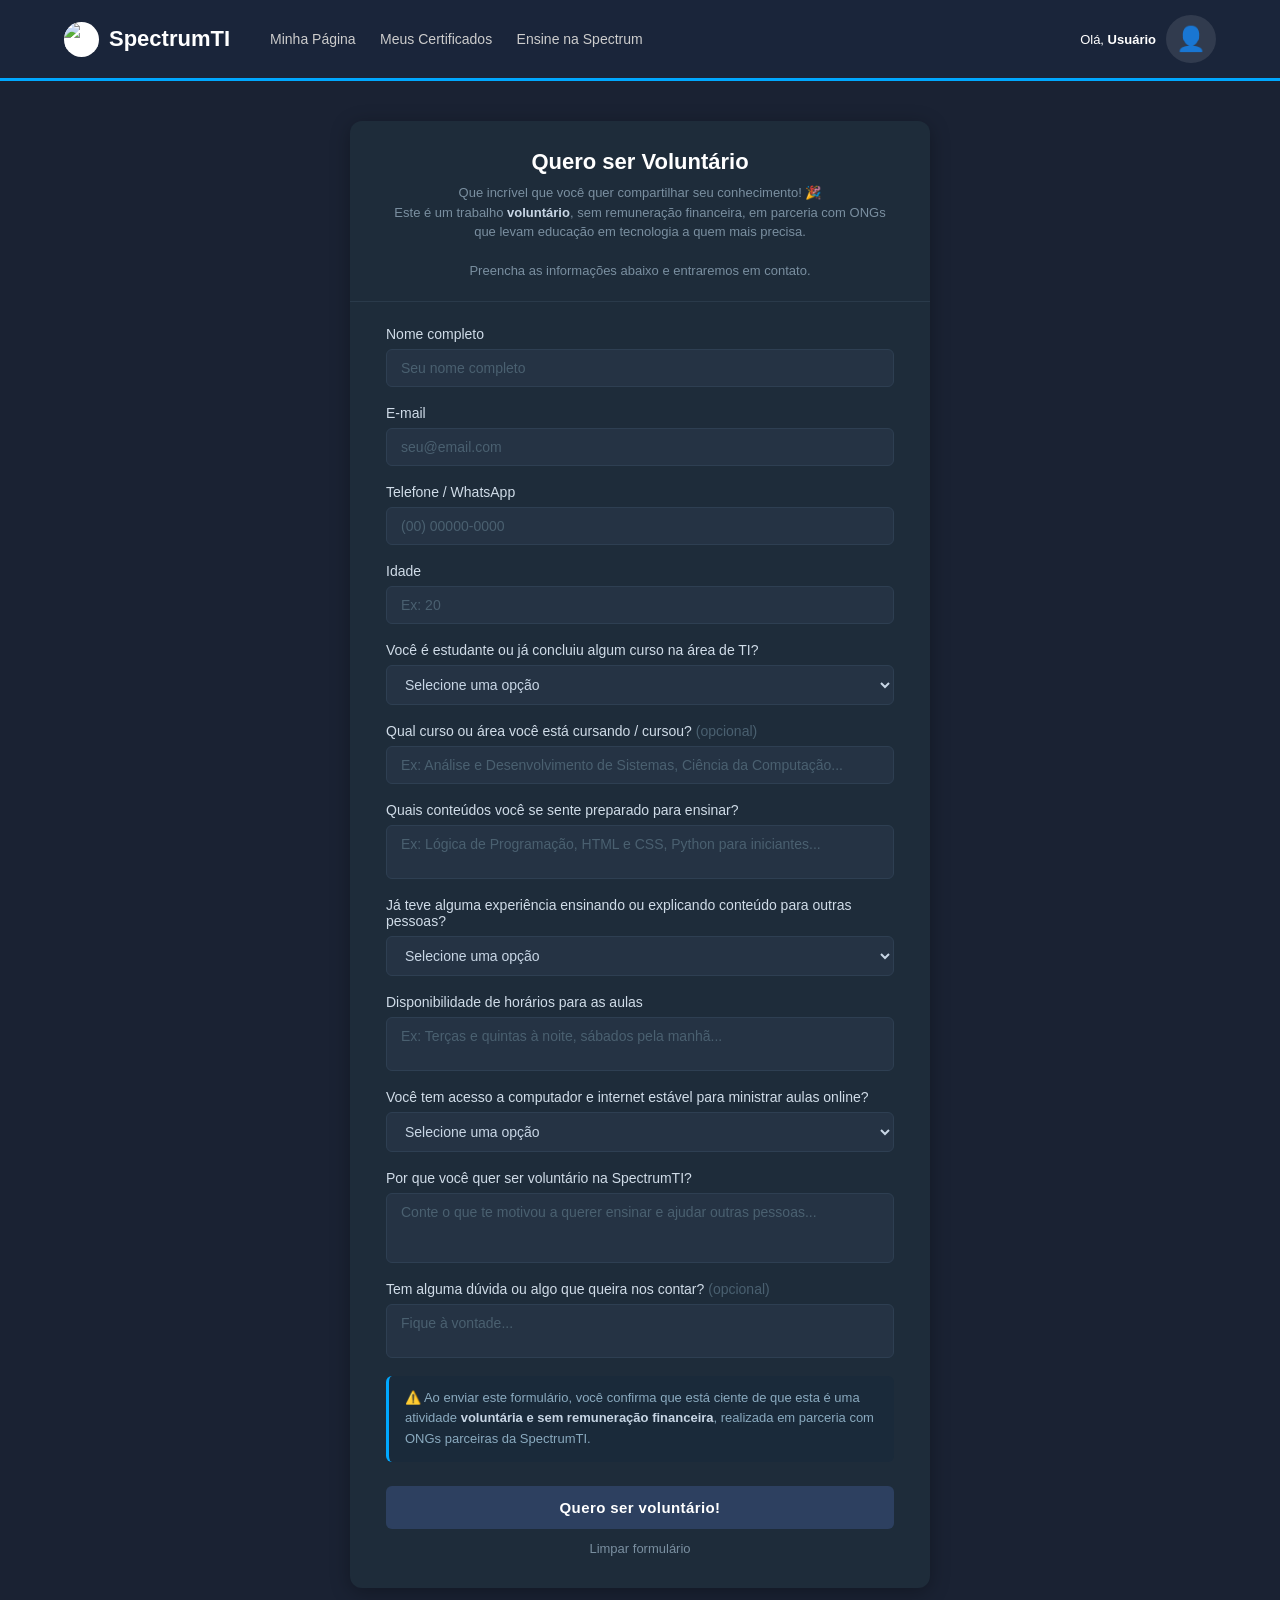
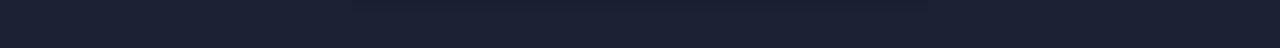
==== html/formularioProfessores.html @ fb049791 "cachorro" ====
<!DOCTYPE html>
<html lang="pt-BR">
<head>
    <meta charset="UTF-8">
    <meta name="viewport" content="width=device-width, initial-scale=1.0">
    <title>Quero ser Voluntário - SpectrumTI</title>
    <link rel="stylesheet" href="../css/formularioProfessores.css">
</head>
<body>

    <!-- HEADER DO SITE -->
    <header class="header">
        <div class="header-left">
            <div class="logo-container">
                <img src="../Imagens/logo.png" alt="Logo SpectrumTI" class="logo">
                <span class="school-name">SpectrumTI</span>
            </div>
            <nav class="nav-menu">
                <a href="trilha_cursos.html">Minha Página</a>
                <a href="#">Meus Certificados</a>
                <a href="#">Ensine na Spectrum</a>
            </nav>
        </div>
        <div class="user-profile">
            <div class="user-info">
                <span>Olá,</span>
                <strong id="user-name">Usuário</strong>
            </div>
            <div id="user-icon" class="user-icon">👤</div>
            <div id="user-dropdown" class="user-dropdown">
                <a href="perfil.html">Perfil</a>
                <a href="../backend/logout.php">Sair</a>
            </div>
        </div>
    </header>

    <!-- FORMULÁRIO -->
    <main class="form-container">
        <div class="form-wrapper">

            <div class="form-header">
                <h1>Quero ser Voluntário</h1>
                <p>
                    Que incrível que você quer compartilhar seu conhecimento! 🎉<br>
                    Este é um trabalho <strong>voluntário</strong>, sem remuneração financeira, em parceria com ONGs que levam educação em tecnologia a quem mais precisa.<br><br>
                    Preencha as informações abaixo e entraremos em contato.
                </p>
            </div>

            <form id="main-form">

                <div class="field-group">
                    <label>Nome completo</label>
                    <input type="text" placeholder="Seu nome completo">
                </div>

                <div class="field-group">
                    <label>E-mail</label>
                    <input type="email" placeholder="seu@email.com">
                </div>

                <div class="field-group">
                    <label>Telefone / WhatsApp</label>
                    <input type="tel" placeholder="(00) 00000-0000">
                </div>

                <div class="field-group">
                    <label>Idade</label>
                    <input type="number" placeholder="Ex: 20" min="16" max="99">
                </div>

                <div class="field-group">
                    <label>Você é estudante ou já concluiu algum curso na área de TI?</label>
                    <select>
                        <option value="" disabled selected>Selecione uma opção</option>
                        <option value="estudante">Sou estudante de TI</option>
                        <option value="concluido">Já concluí um curso na área</option>
                        <option value="autodidata">Aprendi de forma autodidata</option>
                        <option value="outro">Outro</option>
                    </select>
                </div>

                <div class="field-group">
                    <label>Qual curso ou área você está cursando / cursou? <span style="color:#4a6070">(opcional)</span></label>
                    <input type="text" placeholder="Ex: Análise e Desenvolvimento de Sistemas, Ciência da Computação...">
                </div>

                <div class="field-group">
                    <label>Quais conteúdos você se sente preparado para ensinar?</label>
                    <textarea placeholder="Ex: Lógica de Programação, HTML e CSS, Python para iniciantes..." rows="2"></textarea>
                </div>

                <div class="field-group">
                    <label>Já teve alguma experiência ensinando ou explicando conteúdo para outras pessoas?</label>
                    <select>
                        <option value="" disabled selected>Selecione uma opção</option>
                        <option value="sim_formal">Sim, de forma formal (monitoria, curso, etc.)</option>
                        <option value="sim_informal">Sim, de forma informal (amigos, colegas, etc.)</option>
                        <option value="nao">Não, mas tenho vontade de começar</option>
                    </select>
                </div>

                <div class="field-group">
                    <label>Disponibilidade de horários para as aulas</label>
                    <textarea placeholder="Ex: Terças e quintas à noite, sábados pela manhã..." rows="2"></textarea>
                </div>

                <div class="field-group">
                    <label>Você tem acesso a computador e internet estável para ministrar aulas online?</label>
                    <select>
                        <option value="" disabled selected>Selecione uma opção</option>
                        <option value="sim">Sim, tenho os dois</option>
                        <option value="parcial">Tenho, mas com limitações</option>
                        <option value="nao">Não tenho no momento</option>
                    </select>
                </div>

                <div class="field-group">
                    <label>Por que você quer ser voluntário na SpectrumTI?</label>
                    <textarea placeholder="Conte o que te motivou a querer ensinar e ajudar outras pessoas..." rows="3"></textarea>
                </div>

                <div class="field-group">
                    <label>Tem alguma dúvida ou algo que queira nos contar? <span style="color:#4a6070">(opcional)</span></label>
                    <textarea placeholder="Fique à vontade..." rows="2"></textarea>
                </div>

                <div class="aviso-voluntario">
                    ⚠️ Ao enviar este formulário, você confirma que está ciente de que esta é uma atividade <strong>voluntária e sem remuneração financeira</strong>, realizada em parceria com ONGs parceiras da SpectrumTI.
                </div>

                <div class="button-group">
                    <button type="submit" class="btn-submit">Quero ser voluntário!</button>
                    <button type="reset" class="btn-clear">Limpar formulário</button>
                </div>

            </form>
        </div>
    </main>

    <script src="script.js"></script>

</body>
</html>
---- css/formularioProfessores.css ----
/* ================= RESET ================= */
* {
    margin: 0;
    padding: 0;
    box-sizing: border-box;
    font-family: 'Roboto', sans-serif;
}

/* ================= BODY ================= */
body {
    min-height: 100vh;
    background-color: #1a2233;
    color: white;
    display: flex;
    flex-direction: column;
    align-items: center;
}

/* ================= HEADER DO SITE ================= */
.header {
    width: 100%;
    background-color: #1a253a;
    padding: 15px 5%;
    display: flex;
    justify-content: space-between;
    align-items: center;
    border-bottom: 3px solid #00a8ff;
}

.header-left {
    display: flex;
    align-items: center;
    gap: 40px;
}

.logo-container {
    display: flex;
    align-items: center;
    gap: 10px;
}

.logo {
    width: 35px;
    height: 35px;
    background: white;
    border-radius: 50%;
}

.school-name {
    font-size: 22px;
    font-weight: bold;
    color: white;
}

.nav-menu a {
    color: #ccc;
    text-decoration: none;
    margin-right: 20px;
    font-size: 14px;
    transition: color 0.3s;
}

.nav-menu a:hover {
    color: white;
}

.user-profile {
    display: flex;
    align-items: center;
    gap: 10px;
    position: relative;
}

.user-info {
    text-align: right;
    font-size: 13px;
}

.user-icon {
    font-size: 24px;
    background: rgba(255,255,255,0.1);
    padding: 10px;
    border-radius: 50%;
    cursor: pointer;
}

.user-dropdown {
    position: absolute;
    top: 100%;
    right: 0;
    background: #1e2d3d;
    border: 1px solid #2e3d50;
    border-radius: 4px;
    box-shadow: 0 2px 8px rgba(0,0,0,0.4);
    min-width: 120px;
    display: none;
    z-index: 1000;
}

.user-dropdown a {
    display: block;
    padding: 10px;
    text-decoration: none;
    color: #ccc;
    border-bottom: 1px solid #2e3d50;
    font-size: 13px;
}

.user-dropdown a:hover {
    background: #263545;
    color: white;
}

/* ================= FORM CONTAINER ================= */
.form-container {
    width: 100%;
    max-width: 620px;
    padding: 40px 20px 60px;
    display: flex;
    flex-direction: column;
    gap: 0;
}

/* ================= CARD DO FORMULÁRIO ================= */
.form-wrapper {
    background-color: #1e2c3a;
    border-radius: 12px;
    overflow: hidden;
    box-shadow: 0 4px 20px rgba(0,0,0,0.3);
}

/* Cabeçalho do formulário */
.form-header {
    padding: 28px 36px 20px;
    text-align: center;
    border-bottom: 1px solid #2a3a4a;
}

.form-header h1 {
    font-size: 22px;
    font-weight: 700;
    color: white;
    margin-bottom: 8px;
}

.form-header p {
    font-size: 13px;
    color: #7a8fa0;
    line-height: 1.5;
}

/* Body do formulário */
form {
    padding: 24px 36px 32px;
    display: flex;
    flex-direction: column;
    gap: 18px;
}

/* ================= GRUPOS DE CAMPO ================= */
.field-group {
    display: flex;
    flex-direction: column;
    gap: 7px;
}

.field-group label {
    font-size: 14px;
    font-weight: 500;
    color: #d0dce8;
}

.field-group input,
.field-group textarea,
.field-group select {
    background-color: #253344;
    border: 1px solid #2e3f52;
    border-radius: 6px;
    padding: 10px 14px;
    font-size: 14px;
    color: #c8d6e5;
    outline: none;
    width: 100%;
    font-family: 'Roboto', sans-serif;
    transition: border-color 0.2s, background-color 0.2s;
    resize: none;
}

.field-group input::placeholder,
.field-group textarea::placeholder {
    color: #4a6070;
}

.field-group input:focus,
.field-group textarea:focus,
.field-group select:focus {
    border-color: #00a8ff;
    background-color: #2a3d52;
}

/* Input de data */
.field-group input[type="date"] {
    color-scheme: dark;
}

/* ================= BOTÕES ================= */
.button-group {
    display: flex;
    flex-direction: column;
    align-items: center;
    gap: 12px;
    margin-top: 6px;
}

.btn-submit {
    width: 100%;
    background-color: #2d4060;
    color: white;
    border: none;
    padding: 13px;
    border-radius: 6px;
    font-size: 15px;
    font-weight: 600;
    cursor: pointer;
    letter-spacing: 0.4px;
    transition: background-color 0.2s;
}

.btn-submit:hover {
    background-color: #3a5278;
}

.btn-clear {
    background: transparent;
    color: #7a8fa0;
    border: none;
    cursor: pointer;
    font-size: 13px;
    transition: color 0.2s;
}

.btn-clear:hover {
    color: white;
}

/* ================= AVISO VOLUNTÁRIO ================= */
.aviso-voluntario {
    background-color: #1a2a3a;
    border-left: 3px solid #00a8ff;
    border-radius: 6px;
    padding: 12px 16px;
    font-size: 13px;
    color: #8aaabf;
    line-height: 1.6;
}

.aviso-voluntario strong {
    color: #c8d6e5;
}

/* Cabeçalho — texto forte em destaque */
.form-header strong {
    color: #c8d6e5;
}
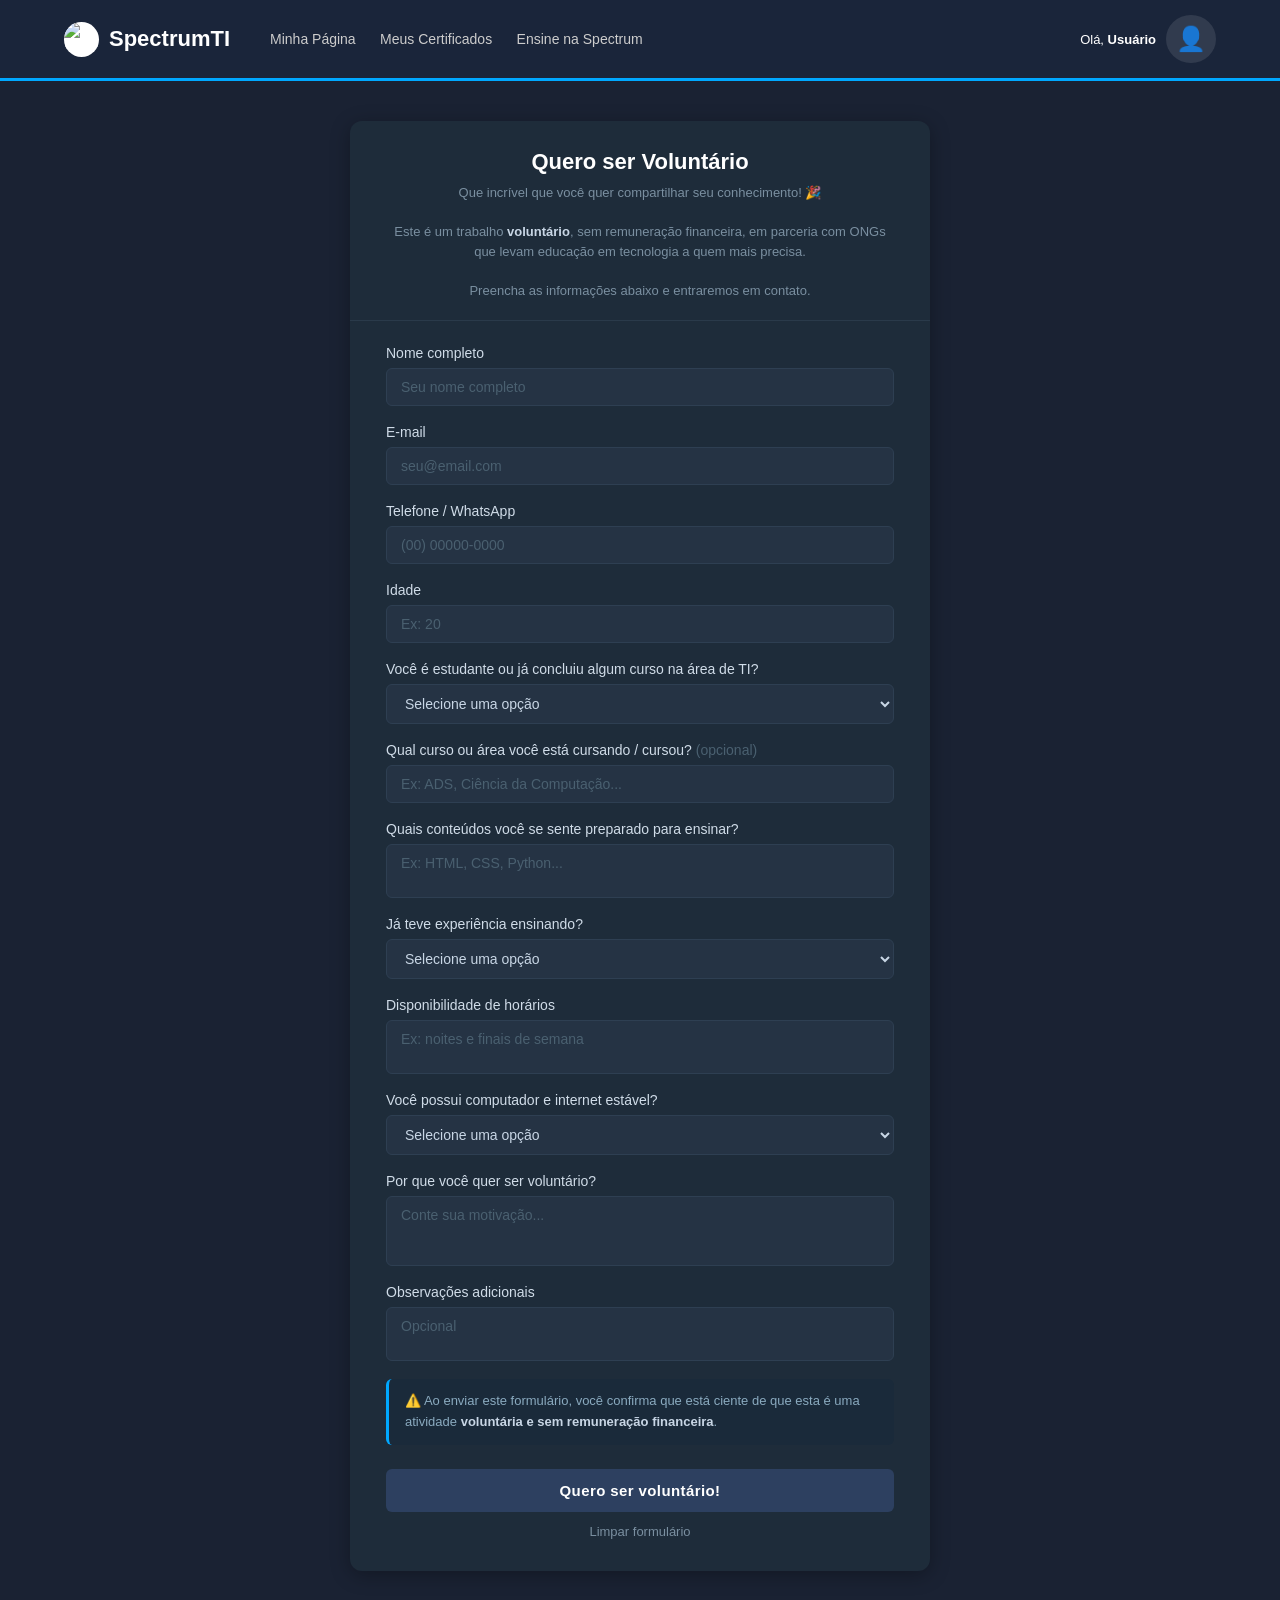
==== commit 6a0b258b: "ATualizações funcionando" ====
--- a/html/formularioProfessores.html
+++ b/html/formularioProfessores.html
@@ -4,141 +4,364 @@
     <meta charset="UTF-8">
     <meta name="viewport" content="width=device-width, initial-scale=1.0">
     <title>Quero ser Voluntário - SpectrumTI</title>
+
     <link rel="stylesheet" href="../css/formularioProfessores.css">
 </head>
+
 <body>
 
     <!-- HEADER DO SITE -->
     <header class="header">
+
         <div class="header-left">
+
             <div class="logo-container">
                 <img src="../Imagens/logo.png" alt="Logo SpectrumTI" class="logo">
                 <span class="school-name">SpectrumTI</span>
             </div>
+
             <nav class="nav-menu">
                 <a href="trilha_cursos.html">Minha Página</a>
                 <a href="#">Meus Certificados</a>
                 <a href="#">Ensine na Spectrum</a>
             </nav>
+
         </div>
+
         <div class="user-profile">
+
             <div class="user-info">
                 <span>Olá,</span>
                 <strong id="user-name">Usuário</strong>
             </div>
+
             <div id="user-icon" class="user-icon">👤</div>
+
             <div id="user-dropdown" class="user-dropdown">
                 <a href="perfil.html">Perfil</a>
                 <a href="../backend/logout.php">Sair</a>
             </div>
+
         </div>
+
     </header>
 
     <!-- FORMULÁRIO -->
     <main class="form-container">
+
         <div class="form-wrapper">
 
             <div class="form-header">
+
                 <h1>Quero ser Voluntário</h1>
+
                 <p>
-                    Que incrível que você quer compartilhar seu conhecimento! 🎉<br>
-                    Este é um trabalho <strong>voluntário</strong>, sem remuneração financeira, em parceria com ONGs que levam educação em tecnologia a quem mais precisa.<br><br>
+                    Que incrível que você quer compartilhar seu conhecimento! 🎉
+                    <br><br>
+
+                    Este é um trabalho <strong>voluntário</strong>,
+                    sem remuneração financeira, em parceria com ONGs
+                    que levam educação em tecnologia a quem mais precisa.
+
+                    <br><br>
+
                     Preencha as informações abaixo e entraremos em contato.
                 </p>
+
             </div>
 
-            <form id="main-form">
-
-                <div class="field-group">
-                    <label>Nome completo</label>
-                    <input type="text" placeholder="Seu nome completo">
-                </div>
-
-                <div class="field-group">
-                    <label>E-mail</label>
-                    <input type="email" placeholder="seu@email.com">
-                </div>
-
-                <div class="field-group">
-                    <label>Telefone / WhatsApp</label>
-                    <input type="tel" placeholder="(00) 00000-0000">
-                </div>
-
-                <div class="field-group">
-                    <label>Idade</label>
-                    <input type="number" placeholder="Ex: 20" min="16" max="99">
-                </div>
-
-                <div class="field-group">
-                    <label>Você é estudante ou já concluiu algum curso na área de TI?</label>
-                    <select>
-                        <option value="" disabled selected>Selecione uma opção</option>
-                        <option value="estudante">Sou estudante de TI</option>
-                        <option value="concluido">Já concluí um curso na área</option>
-                        <option value="autodidata">Aprendi de forma autodidata</option>
-                        <option value="outro">Outro</option>
+            <!-- FORM -->
+            <form id="main-form" method="POST">
+
+                <!-- NOME -->
+                <div class="field-group">
+
+                    <label for="nome_completo">
+                        Nome completo
+                    </label>
+
+                    <input
+                        type="text"
+                        id="nome_completo"
+                        name="nome_completo"
+                        placeholder="Seu nome completo"
+                        required
+                    >
+
+                </div>
+
+                <!-- EMAIL -->
+                <div class="field-group">
+
+                    <label for="email">
+                        E-mail
+                    </label>
+
+                    <input
+                        type="email"
+                        id="email"
+                        name="email"
+                        placeholder="seu@email.com"
+                        required
+                    >
+
+                </div>
+
+                <!-- TELEFONE -->
+                <div class="field-group">
+
+                    <label for="telefone">
+                        Telefone / WhatsApp
+                    </label>
+
+                    <input
+                        type="tel"
+                        id="telefone"
+                        name="telefone"
+                        placeholder="(00) 00000-0000"
+                        required
+                    >
+
+                </div>
+
+                <!-- IDADE -->
+                <div class="field-group">
+
+                    <label for="idade">
+                        Idade
+                    </label>
+
+                    <input
+                        type="number"
+                        id="idade"
+                        name="idade"
+                        placeholder="Ex: 20"
+                        min="16"
+                        max="99"
+                        required
+                    >
+
+                </div>
+
+                <!-- SITUAÇÃO TI -->
+                <div class="field-group">
+
+                    <label for="situacao_ti">
+                        Você é estudante ou já concluiu algum curso na área de TI?
+                    </label>
+
+                    <select
+                        id="situacao_ti"
+                        name="situacao_ti"
+                        required
+                    >
+
+                        <option value="" disabled selected>
+                            Selecione uma opção
+                        </option>
+
+                        <option value="estudante">
+                            Sou estudante de TI
+                        </option>
+
+                        <option value="concluido">
+                            Já concluí um curso na área
+                        </option>
+
+                        <option value="autodidata">
+                            Aprendi de forma autodidata
+                        </option>
+
+                        <option value="outro">
+                            Outro
+                        </option>
+
                     </select>
-                </div>
-
-                <div class="field-group">
-                    <label>Qual curso ou área você está cursando / cursou? <span style="color:#4a6070">(opcional)</span></label>
-                    <input type="text" placeholder="Ex: Análise e Desenvolvimento de Sistemas, Ciência da Computação...">
-                </div>
-
-                <div class="field-group">
-                    <label>Quais conteúdos você se sente preparado para ensinar?</label>
-                    <textarea placeholder="Ex: Lógica de Programação, HTML e CSS, Python para iniciantes..." rows="2"></textarea>
-                </div>
-
-                <div class="field-group">
-                    <label>Já teve alguma experiência ensinando ou explicando conteúdo para outras pessoas?</label>
-                    <select>
-                        <option value="" disabled selected>Selecione uma opção</option>
-                        <option value="sim_formal">Sim, de forma formal (monitoria, curso, etc.)</option>
-                        <option value="sim_informal">Sim, de forma informal (amigos, colegas, etc.)</option>
-                        <option value="nao">Não, mas tenho vontade de começar</option>
+
+                </div>
+
+                <!-- CURSO -->
+                <div class="field-group">
+
+                    <label for="curso_detalhes">
+                        Qual curso ou área você está cursando / cursou?
+                        <span style="color:#4a6070">
+                            (opcional)
+                        </span>
+                    </label>
+
+                    <input
+                        type="text"
+                        id="curso_detalhes"
+                        name="curso_detalhes"
+                        placeholder="Ex: ADS, Ciência da Computação..."
+                    >
+
+                </div>
+
+                <!-- CONTEÚDOS -->
+                <div class="field-group">
+
+                    <label for="conteudos_ensino">
+                        Quais conteúdos você se sente preparado para ensinar?
+                    </label>
+
+                    <textarea
+                        id="conteudos_ensino"
+                        name="conteudos_ensino"
+                        rows="2"
+                        placeholder="Ex: HTML, CSS, Python..."
+                        required
+                    ></textarea>
+
+                </div>
+
+                <!-- EXPERIÊNCIA -->
+                <div class="field-group">
+
+                    <label for="experiencia_previa">
+                        Já teve experiência ensinando?
+                    </label>
+
+                    <select
+                        id="experiencia_previa"
+                        name="experiencia_previa"
+                        required
+                    >
+
+                        <option value="" disabled selected>
+                            Selecione uma opção
+                        </option>
+
+                        <option value="sim_formal">
+                            Sim, formalmente
+                        </option>
+
+                        <option value="sim_informal">
+                            Sim, informalmente
+                        </option>
+
+                        <option value="nao">
+                            Não
+                        </option>
+
                     </select>
-                </div>
-
-                <div class="field-group">
-                    <label>Disponibilidade de horários para as aulas</label>
-                    <textarea placeholder="Ex: Terças e quintas à noite, sábados pela manhã..." rows="2"></textarea>
-                </div>
-
-                <div class="field-group">
-                    <label>Você tem acesso a computador e internet estável para ministrar aulas online?</label>
-                    <select>
-                        <option value="" disabled selected>Selecione uma opção</option>
-                        <option value="sim">Sim, tenho os dois</option>
-                        <option value="parcial">Tenho, mas com limitações</option>
-                        <option value="nao">Não tenho no momento</option>
+
+                </div>
+
+                <!-- DISPONIBILIDADE -->
+                <div class="field-group">
+
+                    <label for="disponibilidade_horario">
+                        Disponibilidade de horários
+                    </label>
+
+                    <textarea
+                        id="disponibilidade_horario"
+                        name="disponibilidade_horario"
+                        rows="2"
+                        placeholder="Ex: noites e finais de semana"
+                        required
+                    ></textarea>
+
+                </div>
+
+                <!-- ACESSO -->
+                <div class="field-group">
+
+                    <label for="acesso_tecnologia">
+                        Você possui computador e internet estável?
+                    </label>
+
+                    <select
+                        id="acesso_tecnologia"
+                        name="acesso_tecnologia"
+                        required
+                    >
+
+                        <option value="" disabled selected>
+                            Selecione uma opção
+                        </option>
+
+                        <option value="sim">
+                            Sim
+                        </option>
+
+                        <option value="parcial">
+                            Parcialmente
+                        </option>
+
+                        <option value="nao">
+                            Não
+                        </option>
+
                     </select>
-                </div>
-
-                <div class="field-group">
-                    <label>Por que você quer ser voluntário na SpectrumTI?</label>
-                    <textarea placeholder="Conte o que te motivou a querer ensinar e ajudar outras pessoas..." rows="3"></textarea>
-                </div>
-
-                <div class="field-group">
-                    <label>Tem alguma dúvida ou algo que queira nos contar? <span style="color:#4a6070">(opcional)</span></label>
-                    <textarea placeholder="Fique à vontade..." rows="2"></textarea>
-                </div>
-
+
+                </div>
+
+                <!-- MOTIVAÇÃO -->
+                <div class="field-group">
+
+                    <label for="motivacao_voluntariado">
+                        Por que você quer ser voluntário?
+                    </label>
+
+                    <textarea
+                        id="motivacao_voluntariado"
+                        name="motivacao_voluntariado"
+                        rows="3"
+                        placeholder="Conte sua motivação..."
+                        required
+                    ></textarea>
+
+                </div>
+
+                <!-- OBSERVAÇÕES -->
+                <div class="field-group">
+
+                    <label for="observacoes_adicionais">
+                        Observações adicionais
+                    </label>
+
+                    <textarea
+                        id="observacoes_adicionais"
+                        name="observacoes_adicionais"
+                        rows="2"
+                        placeholder="Opcional"
+                    ></textarea>
+
+                </div>
+
+                <!-- AVISO -->
                 <div class="aviso-voluntario">
-                    ⚠️ Ao enviar este formulário, você confirma que está ciente de que esta é uma atividade <strong>voluntária e sem remuneração financeira</strong>, realizada em parceria com ONGs parceiras da SpectrumTI.
-                </div>
-
+
+                    ⚠️ Ao enviar este formulário, você confirma que está
+                    ciente de que esta é uma atividade
+                    <strong>voluntária e sem remuneração financeira</strong>.
+
+                </div>
+
+                <!-- BOTÕES -->
                 <div class="button-group">
-                    <button type="submit" class="btn-submit">Quero ser voluntário!</button>
-                    <button type="reset" class="btn-clear">Limpar formulário</button>
+
+                    <button type="submit" class="btn-submit">
+                        Quero ser voluntário!
+                    </button>
+
+                    <button type="reset" class="btn-clear">
+                        Limpar formulário
+                    </button>
+
                 </div>
 
             </form>
+
         </div>
+
     </main>
 
-    <script src="script.js"></script>
+    <!-- JS -->
+    <script src="../js/formularioProfessores.js"></script>
 
 </body>
 </html>
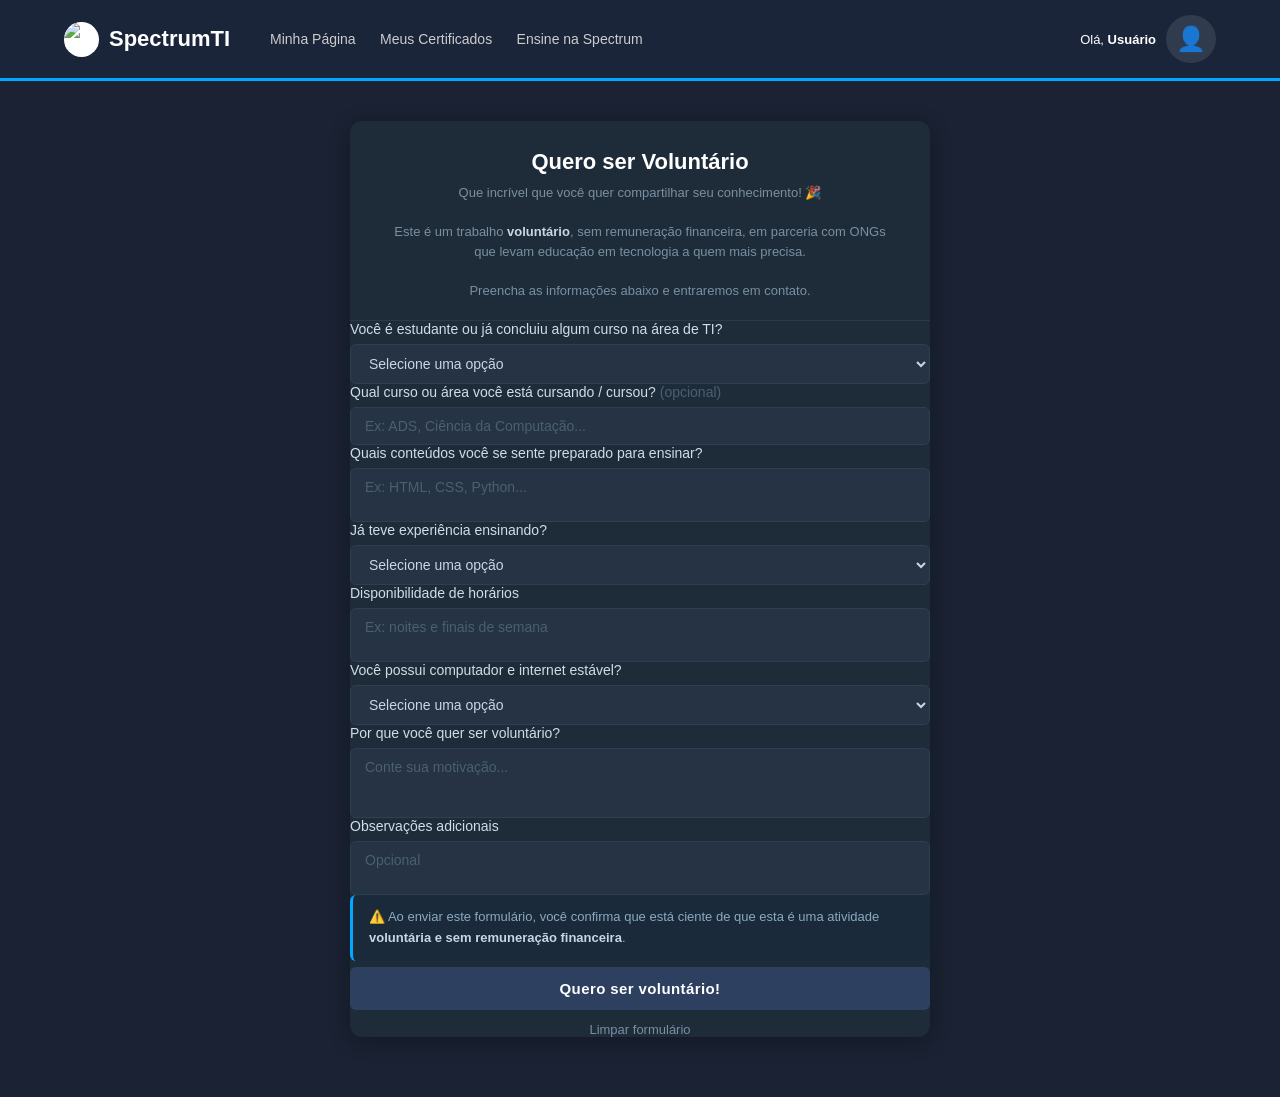
==== commit 3eb10cc7: "atualizações" ====
--- a/html/formularioProfessores.html
+++ b/html/formularioProfessores.html
@@ -1,5 +1,6 @@
 <!DOCTYPE html>
 <html lang="pt-BR">
+
 <head>
     <meta charset="UTF-8">
     <meta name="viewport" content="width=device-width, initial-scale=1.0">
@@ -70,79 +71,6 @@
 
             </div>
 
-            <!-- FORM -->
-            <form id="main-form" method="POST">
-
-                <!-- NOME -->
-                <div class="field-group">
-
-                    <label for="nome_completo">
-                        Nome completo
-                    </label>
-
-                    <input
-                        type="text"
-                        id="nome_completo"
-                        name="nome_completo"
-                        placeholder="Seu nome completo"
-                        required
-                    >
-
-                </div>
-
-                <!-- EMAIL -->
-                <div class="field-group">
-
-                    <label for="email">
-                        E-mail
-                    </label>
-
-                    <input
-                        type="email"
-                        id="email"
-                        name="email"
-                        placeholder="seu@email.com"
-                        required
-                    >
-
-                </div>
-
-                <!-- TELEFONE -->
-                <div class="field-group">
-
-                    <label for="telefone">
-                        Telefone / WhatsApp
-                    </label>
-
-                    <input
-                        type="tel"
-                        id="telefone"
-                        name="telefone"
-                        placeholder="(00) 00000-0000"
-                        required
-                    >
-
-                </div>
-
-                <!-- IDADE -->
-                <div class="field-group">
-
-                    <label for="idade">
-                        Idade
-                    </label>
-
-                    <input
-                        type="number"
-                        id="idade"
-                        name="idade"
-                        placeholder="Ex: 20"
-                        min="16"
-                        max="99"
-                        required
-                    >
-
-                </div>
-
                 <!-- SITUAÇÃO TI -->
                 <div class="field-group">
 
@@ -150,11 +78,7 @@
                         Você é estudante ou já concluiu algum curso na área de TI?
                     </label>
 
-                    <select
-                        id="situacao_ti"
-                        name="situacao_ti"
-                        required
-                    >
+                    <select id="situacao_ti" name="situacao_ti" required>
 
                         <option value="" disabled selected>
                             Selecione uma opção
@@ -190,12 +114,8 @@
                         </span>
                     </label>
 
-                    <input
-                        type="text"
-                        id="curso_detalhes"
-                        name="curso_detalhes"
-                        placeholder="Ex: ADS, Ciência da Computação..."
-                    >
+                    <input type="text" id="curso_detalhes" name="curso_detalhes"
+                        placeholder="Ex: ADS, Ciência da Computação...">
 
                 </div>
 
@@ -206,13 +126,8 @@
                         Quais conteúdos você se sente preparado para ensinar?
                     </label>
 
-                    <textarea
-                        id="conteudos_ensino"
-                        name="conteudos_ensino"
-                        rows="2"
-                        placeholder="Ex: HTML, CSS, Python..."
-                        required
-                    ></textarea>
+                    <textarea id="conteudos_ensino" name="conteudos_ensino" rows="2"
+                        placeholder="Ex: HTML, CSS, Python..." required></textarea>
 
                 </div>
 
@@ -223,11 +138,7 @@
                         Já teve experiência ensinando?
                     </label>
 
-                    <select
-                        id="experiencia_previa"
-                        name="experiencia_previa"
-                        required
-                    >
+                    <select id="experiencia_previa" name="experiencia_previa" required>
 
                         <option value="" disabled selected>
                             Selecione uma opção
@@ -256,13 +167,8 @@
                         Disponibilidade de horários
                     </label>
 
-                    <textarea
-                        id="disponibilidade_horario"
-                        name="disponibilidade_horario"
-                        rows="2"
-                        placeholder="Ex: noites e finais de semana"
-                        required
-                    ></textarea>
+                    <textarea id="disponibilidade_horario" name="disponibilidade_horario" rows="2"
+                        placeholder="Ex: noites e finais de semana" required></textarea>
 
                 </div>
 
@@ -273,11 +179,7 @@
                         Você possui computador e internet estável?
                     </label>
 
-                    <select
-                        id="acesso_tecnologia"
-                        name="acesso_tecnologia"
-                        required
-                    >
+                    <select id="acesso_tecnologia" name="acesso_tecnologia" required>
 
                         <option value="" disabled selected>
                             Selecione uma opção
@@ -306,13 +208,8 @@
                         Por que você quer ser voluntário?
                     </label>
 
-                    <textarea
-                        id="motivacao_voluntariado"
-                        name="motivacao_voluntariado"
-                        rows="3"
-                        placeholder="Conte sua motivação..."
-                        required
-                    ></textarea>
+                    <textarea id="motivacao_voluntariado" name="motivacao_voluntariado" rows="3"
+                        placeholder="Conte sua motivação..." required></textarea>
 
                 </div>
 
@@ -323,12 +220,8 @@
                         Observações adicionais
                     </label>
 
-                    <textarea
-                        id="observacoes_adicionais"
-                        name="observacoes_adicionais"
-                        rows="2"
-                        placeholder="Opcional"
-                    ></textarea>
+                    <textarea id="observacoes_adicionais" name="observacoes_adicionais" rows="2"
+                        placeholder="Opcional"></textarea>
 
                 </div>
 
@@ -352,11 +245,17 @@
                         Limpar formulário
                     </button>
 
+                    <div id="evaluation-result" class="evaluation-card" style="display: none;">
+                        <h2 id="result-title">Resultado da Pré-Avaliação</h2>
+                        <p id="result-message"></p>
+                        <div id="result-badge" class="badge"></div>
+                    </div>
+
                 </div>
 
             </form>
 
-        </div>
+        </div>                                                          
 
     </main>
 
@@ -364,4 +263,5 @@
     <script src="../js/formularioProfessores.js"></script>
 
 </body>
+
 </html>
--- a/css/formularioProfessores.css
+++ b/css/formularioProfessores.css
@@ -233,7 +233,7 @@
 .btn-clear {
     background: transparent;
     color: #7a8fa0;
-    border: none;
+    border: none; 
     cursor: pointer;
     font-size: 13px;
     transition: color 0.2s;
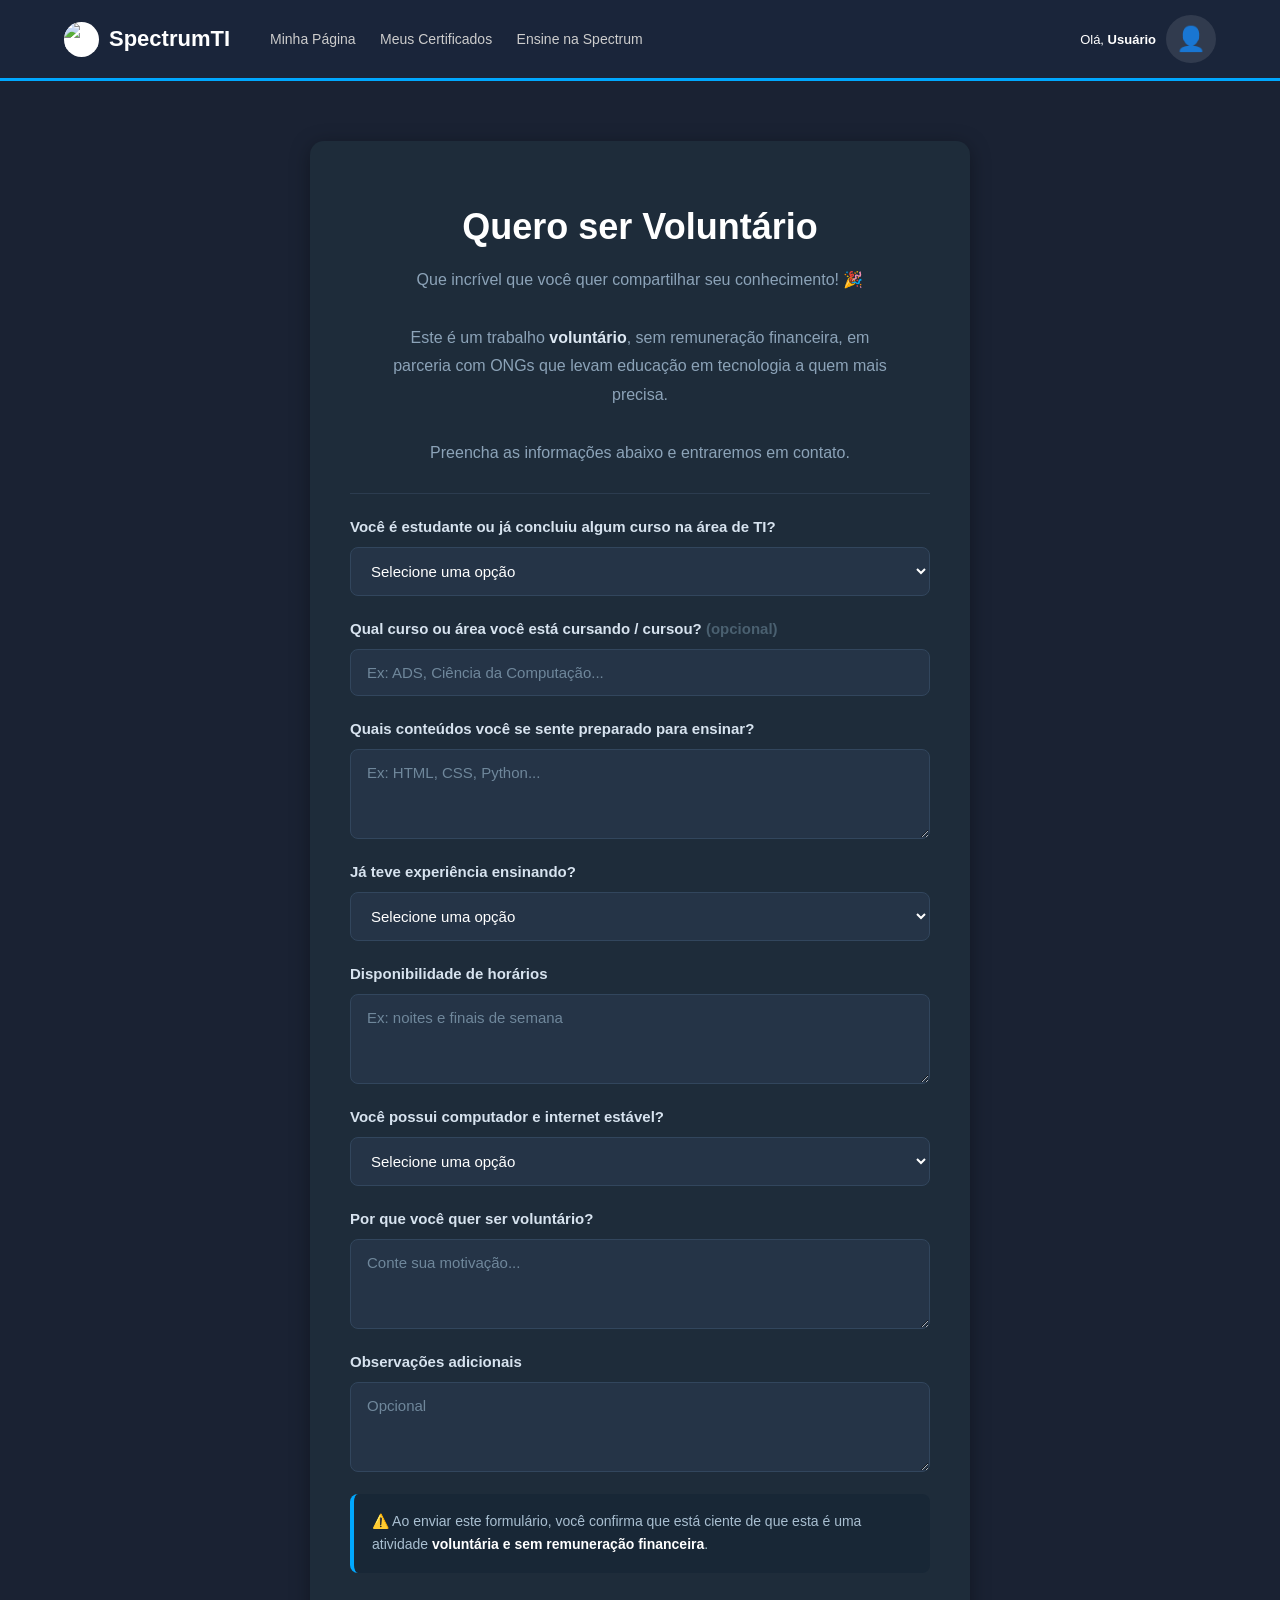
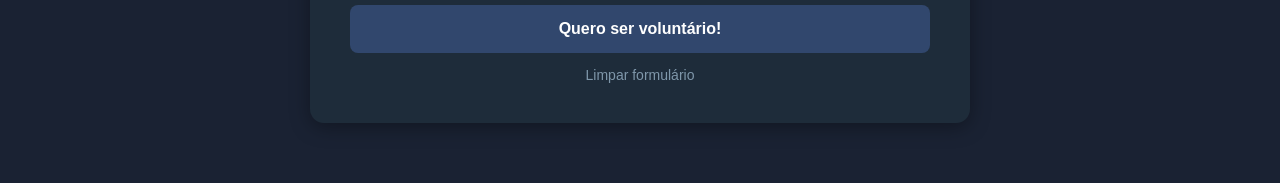
==== commit 17b71c27: "Atualização final do formularioProfessores! - O formulário envia apenas informações de situação de e" ====
--- a/html/formularioProfessores.html
+++ b/html/formularioProfessores.html
@@ -11,7 +11,7 @@
 
 <body>
 
-    <!-- HEADER DO SITE -->
+    <!-- HEADER -->
     <header class="header">
 
         <div class="header-left">
@@ -52,24 +52,28 @@
 
         <div class="form-wrapper">
 
-            <div class="form-header">
-
-                <h1>Quero ser Voluntário</h1>
-
-                <p>
-                    Que incrível que você quer compartilhar seu conhecimento! 🎉
-                    <br><br>
-
-                    Este é um trabalho <strong>voluntário</strong>,
-                    sem remuneração financeira, em parceria com ONGs
-                    que levam educação em tecnologia a quem mais precisa.
-
-                    <br><br>
-
-                    Preencha as informações abaixo e entraremos em contato.
-                </p>
-
-            </div>
+            <!-- FORM CORRETO -->
+            <form id="main-form" method="POST">
+
+                <!-- HEADER FORM -->
+                <div class="form-header">
+
+                    <h1>Quero ser Voluntário</h1>
+
+                    <p>
+                        Que incrível que você quer compartilhar seu conhecimento! 🎉
+                        <br><br>
+
+                        Este é um trabalho <strong>voluntário</strong>,
+                        sem remuneração financeira, em parceria com ONGs
+                        que levam educação em tecnologia a quem mais precisa.
+
+                        <br><br>
+
+                        Preencha as informações abaixo e entraremos em contato.
+                    </p>
+
+                </div>
 
                 <!-- SITUAÇÃO TI -->
                 <div class="field-group">
@@ -114,8 +118,12 @@
                         </span>
                     </label>
 
-                    <input type="text" id="curso_detalhes" name="curso_detalhes"
-                        placeholder="Ex: ADS, Ciência da Computação...">
+                    <input
+                        type="text"
+                        id="curso_detalhes"
+                        name="curso_detalhes"
+                        placeholder="Ex: ADS, Ciência da Computação..."
+                    >
 
                 </div>
 
@@ -126,8 +134,13 @@
                         Quais conteúdos você se sente preparado para ensinar?
                     </label>
 
-                    <textarea id="conteudos_ensino" name="conteudos_ensino" rows="2"
-                        placeholder="Ex: HTML, CSS, Python..." required></textarea>
+                    <textarea
+                        id="conteudos_ensino"
+                        name="conteudos_ensino"
+                        rows="2"
+                        placeholder="Ex: HTML, CSS, Python..."
+                        required
+                    ></textarea>
 
                 </div>
 
@@ -138,7 +151,11 @@
                         Já teve experiência ensinando?
                     </label>
 
-                    <select id="experiencia_previa" name="experiencia_previa" required>
+                    <select
+                        id="experiencia_previa"
+                        name="experiencia_previa"
+                        required
+                    >
 
                         <option value="" disabled selected>
                             Selecione uma opção
@@ -167,8 +184,13 @@
                         Disponibilidade de horários
                     </label>
 
-                    <textarea id="disponibilidade_horario" name="disponibilidade_horario" rows="2"
-                        placeholder="Ex: noites e finais de semana" required></textarea>
+                    <textarea
+                        id="disponibilidade_horario"
+                        name="disponibilidade_horario"
+                        rows="2"
+                        placeholder="Ex: noites e finais de semana"
+                        required
+                    ></textarea>
 
                 </div>
 
@@ -179,7 +201,11 @@
                         Você possui computador e internet estável?
                     </label>
 
-                    <select id="acesso_tecnologia" name="acesso_tecnologia" required>
+                    <select
+                        id="acesso_tecnologia"
+                        name="acesso_tecnologia"
+                        required
+                    >
 
                         <option value="" disabled selected>
                             Selecione uma opção
@@ -208,8 +234,13 @@
                         Por que você quer ser voluntário?
                     </label>
 
-                    <textarea id="motivacao_voluntariado" name="motivacao_voluntariado" rows="3"
-                        placeholder="Conte sua motivação..." required></textarea>
+                    <textarea
+                        id="motivacao_voluntariado"
+                        name="motivacao_voluntariado"
+                        rows="3"
+                        placeholder="Conte sua motivação..."
+                        required
+                    ></textarea>
 
                 </div>
 
@@ -220,8 +251,12 @@
                         Observações adicionais
                     </label>
 
-                    <textarea id="observacoes_adicionais" name="observacoes_adicionais" rows="2"
-                        placeholder="Opcional"></textarea>
+                    <textarea
+                        id="observacoes_adicionais"
+                        name="observacoes_adicionais"
+                        rows="2"
+                        placeholder="Opcional"
+                    ></textarea>
 
                 </div>
 
@@ -245,17 +280,11 @@
                         Limpar formulário
                     </button>
 
-                    <div id="evaluation-result" class="evaluation-card" style="display: none;">
-                        <h2 id="result-title">Resultado da Pré-Avaliação</h2>
-                        <p id="result-message"></p>
-                        <div id="result-badge" class="badge"></div>
-                    </div>
-
                 </div>
 
             </form>
 
-        </div>                                                          
+        </div>
 
     </main>
 
--- a/css/formularioProfessores.css
+++ b/css/formularioProfessores.css
@@ -111,154 +111,243 @@
     color: white;
 }
 
-/* ================= FORM CONTAINER ================= */
+/* ================= CONTAINER PRINCIPAL ================= */
+
 .form-container {
     width: 100%;
-    max-width: 620px;
-    padding: 40px 20px 60px;
+    max-width: 700px;
+    margin: 40px auto;
+    padding: 20px;
+    display: flex;
+    justify-content: center;
+}
+
+/* ================= CARD ================= */
+
+.form-wrapper {
+    width: 100%;
+    background: #1e2c3a;
+    border-radius: 14px;
+    box-shadow: 0 4px 20px rgba(0,0,0,0.35);
+    overflow: hidden;
+}
+
+/* ================= HEADER ================= */
+
+.form-header {
+    padding: 35px 40px 25px;
+    text-align: center;
+    border-bottom: 1px solid #2c3c4f;
+}
+
+.form-header h1 {
+    color: #ffffff;
+    font-size: 36px;
+    margin-bottom: 18px;
+    font-weight: 700;
+}
+
+.form-header p {
+    color: #8ca3b8;
+    font-size: 16px;
+    line-height: 1.8;
+}
+
+.form-header strong {
+    color: #dce7f2;
+}
+
+/* ================= FORM ================= */
+
+#main-form {
+    padding: 30px 40px 40px;
+
     display: flex;
     flex-direction: column;
-    gap: 0;
-}
-
-/* ================= CARD DO FORMULÁRIO ================= */
-.form-wrapper {
-    background-color: #1e2c3a;
-    border-radius: 12px;
-    overflow: hidden;
-    box-shadow: 0 4px 20px rgba(0,0,0,0.3);
-}
-
-/* Cabeçalho do formulário */
-.form-header {
-    padding: 28px 36px 20px;
-    text-align: center;
-    border-bottom: 1px solid #2a3a4a;
-}
-
-.form-header h1 {
-    font-size: 22px;
-    font-weight: 700;
-    color: white;
-    margin-bottom: 8px;
-}
-
-.form-header p {
-    font-size: 13px;
-    color: #7a8fa0;
-    line-height: 1.5;
-}
-
-/* Body do formulário */
-form {
-    padding: 24px 36px 32px;
+    gap: 22px;
+}
+
+/* ================= CAMPOS ================= */
+
+.field-group {
     display: flex;
     flex-direction: column;
-    gap: 18px;
-}
-
-/* ================= GRUPOS DE CAMPO ================= */
-.field-group {
-    display: flex;
-    flex-direction: column;
-    gap: 7px;
+    gap: 10px;
 }
 
 .field-group label {
-    font-size: 14px;
-    font-weight: 500;
-    color: #d0dce8;
+    color: #d7e3ef;
+    font-size: 15px;
+    font-weight: 600;
+    line-height: 1.4;
 }
 
 .field-group input,
 .field-group textarea,
 .field-group select {
-    background-color: #253344;
-    border: 1px solid #2e3f52;
-    border-radius: 6px;
-    padding: 10px 14px;
-    font-size: 14px;
-    color: #c8d6e5;
+    width: 100%;
+
+    background: #253447;
+    border: 1px solid #32465d;
+
+    border-radius: 8px;
+
+    padding: 14px 16px;
+
+    color: #ffffff;
+    font-size: 15px;
+
     outline: none;
-    width: 100%;
-    font-family: 'Roboto', sans-serif;
-    transition: border-color 0.2s, background-color 0.2s;
-    resize: none;
-}
+
+    transition: 0.2s ease;
+
+    font-family: Arial, sans-serif;
+}
+
+/* Placeholder */
 
 .field-group input::placeholder,
 .field-group textarea::placeholder {
-    color: #4a6070;
-}
+    color: #6f879b;
+}
+
+/* Focus */
 
 .field-group input:focus,
 .field-group textarea:focus,
 .field-group select:focus {
     border-color: #00a8ff;
-    background-color: #2a3d52;
-}
-
-/* Input de data */
-.field-group input[type="date"] {
-    color-scheme: dark;
+    background: #2b3d52;
+}
+
+/* Textarea */
+
+.field-group textarea {
+    resize: vertical;
+    min-height: 90px;
+}
+
+/* ================= AVISO ================= */
+
+.aviso-voluntario {
+    background: #182736;
+
+    border-left: 4px solid #00a8ff;
+
+    padding: 16px 18px;
+
+    border-radius: 8px;
+
+    color: #a9bfd1;
+
+    font-size: 14px;
+    line-height: 1.7;
+}
+
+.aviso-voluntario strong {
+    color: #ffffff;
 }
 
 /* ================= BOTÕES ================= */
+
 .button-group {
     display: flex;
     flex-direction: column;
-    align-items: center;
-    gap: 12px;
-    margin-top: 6px;
+    gap: 14px;
+
+    margin-top: 10px;
 }
 
 .btn-submit {
     width: 100%;
-    background-color: #2d4060;
-    color: white;
+
+    background: #31476d;
+    color: white;
+
     border: none;
-    padding: 13px;
-    border-radius: 6px;
-    font-size: 15px;
-    font-weight: 600;
+    border-radius: 8px;
+
+    padding: 15px;
+
+    font-size: 16px;
+    font-weight: 700;
+
     cursor: pointer;
-    letter-spacing: 0.4px;
-    transition: background-color 0.2s;
+
+    transition: 0.2s ease;
 }
 
 .btn-submit:hover {
-    background-color: #3a5278;
+    background: #3e5a89;
 }
 
 .btn-clear {
     background: transparent;
-    color: #7a8fa0;
-    border: none; 
+    border: none;
+
+    color: #7f97aa;
+
+    font-size: 14px;
+
     cursor: pointer;
-    font-size: 13px;
-    transition: color 0.2s;
+
+    transition: 0.2s ease;
 }
 
 .btn-clear:hover {
     color: white;
 }
 
-/* ================= AVISO VOLUNTÁRIO ================= */
-.aviso-voluntario {
-    background-color: #1a2a3a;
-    border-left: 3px solid #00a8ff;
-    border-radius: 6px;
-    padding: 12px 16px;
-    font-size: 13px;
-    color: #8aaabf;
-    line-height: 1.6;
-}
-
-.aviso-voluntario strong {
-    color: #c8d6e5;
-}
-
-/* Cabeçalho — texto forte em destaque */
-.form-header strong {
-    color: #c8d6e5;
+/* ================= STATUS ================= */
+
+.status-container-feedback {
+    padding: 50px 40px;
+}
+
+.status-box {
+    border-radius: 10px;
+    padding: 30px;
+    text-align: center;
+}
+
+.status-box h2 {
+    font-size: 28px;
+    margin-bottom: 14px;
+}
+
+.status-box p {
+    font-size: 16px;
+    line-height: 1.7;
+}
+
+.waiting {
+    background: #1d3145;
+    border: 1px solid #2f5d88;
+}
+
+.rejected {
+    background: #3a1f1f;
+    border: 1px solid #a94444;
+}
+
+/* ================= RESPONSIVIDADE ================= */
+
+@media (max-width: 768px) {
+
+    .form-container {
+        padding: 10px;
+    }
+
+    .form-header {
+        padding: 28px 24px 20px;
+    }
+
+    .form-header h1 {
+        font-size: 28px;
+    }
+
+    #main-form {
+        padding: 25px 24px 30px;
+    }
+
 }
